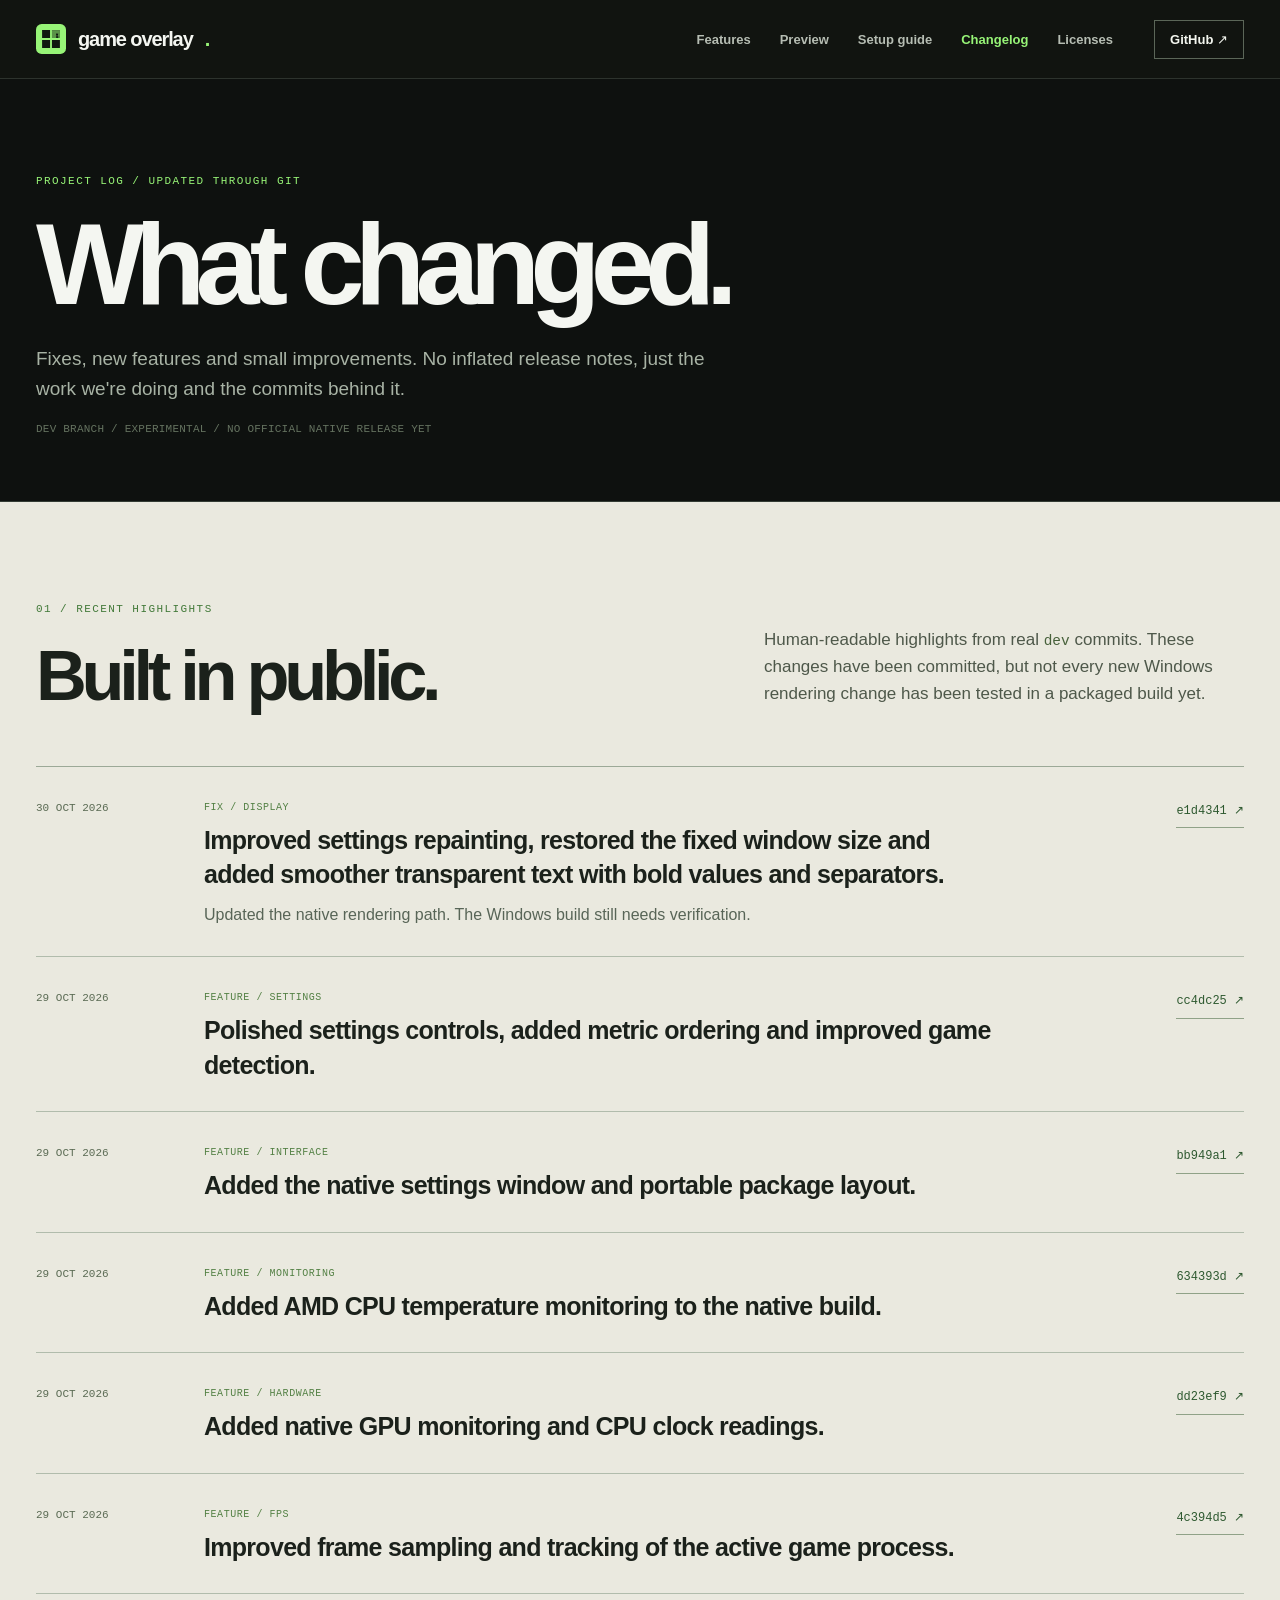
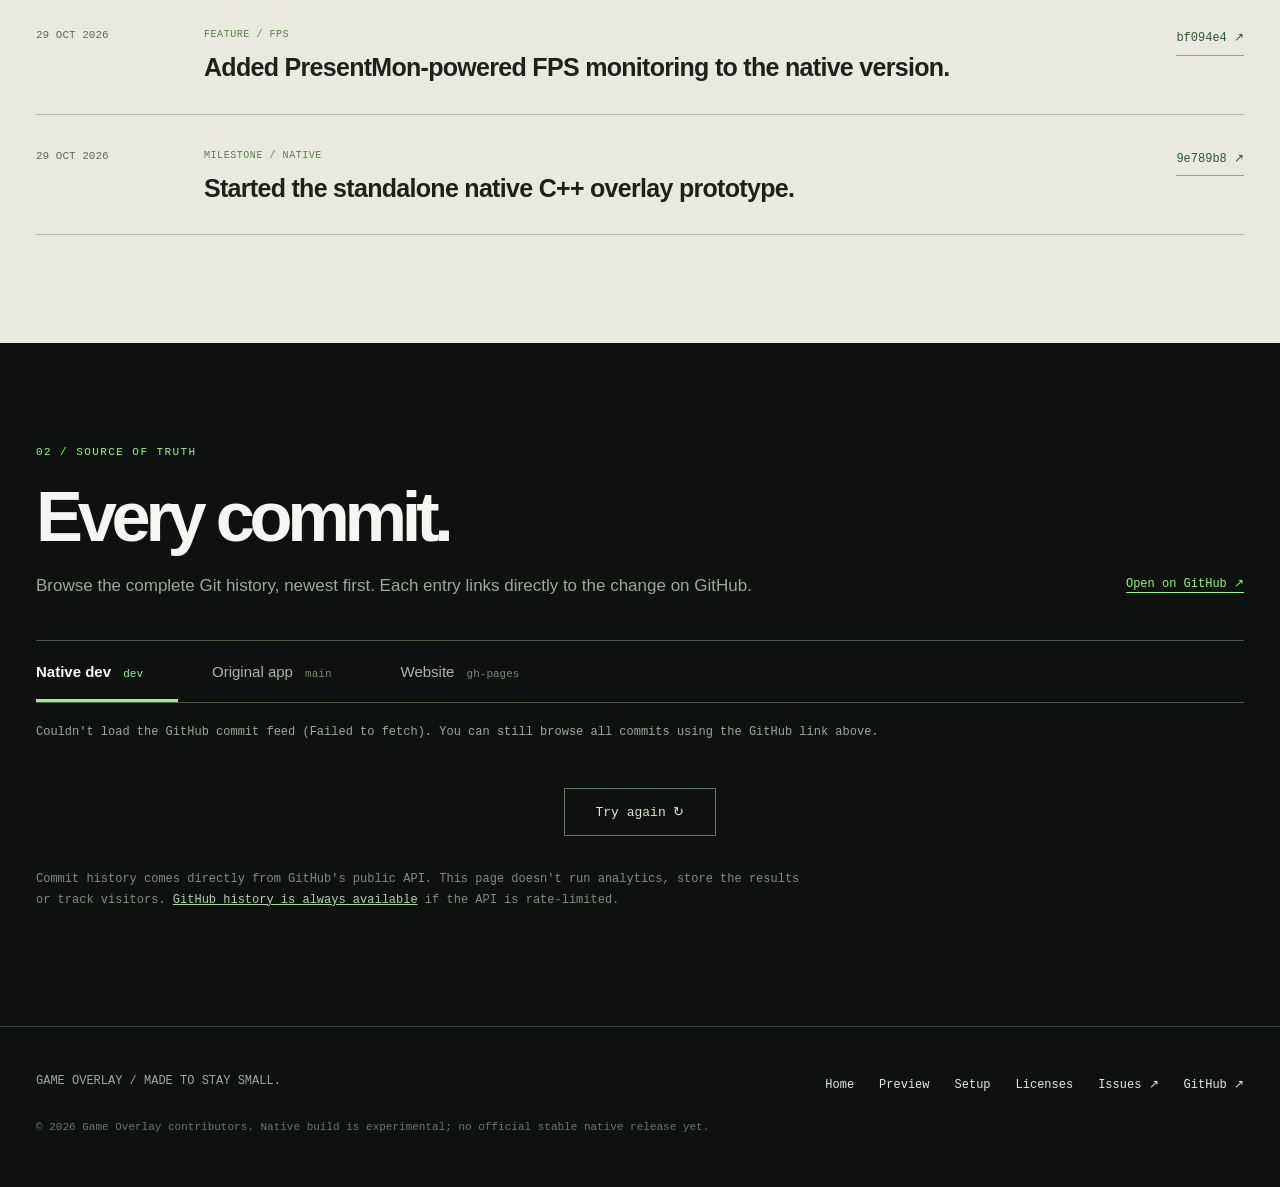
==== docs/changelog/index.html @ 1d9c7317 "feat: add changelog and clean website urls" ====
<!doctype html>
<html lang="en">
<head>
  <meta charset="utf-8">
  <meta name="viewport" content="width=device-width, initial-scale=1">
  <meta name="theme-color" content="#0e110f">
  <meta name="description" content="Game Overlay development changelog. Read the latest changes and browse every GitHub commit from dev, main and the website.">
  <title>Changelog | Game Overlay</title>
  <link rel="canonical" href="https://lsvjdev.github.io/GameOverlay/changelog/">
  <link rel="icon" type="image/svg+xml" href="../favicon.svg">
  <link rel="stylesheet" href="../styles.css">
  <link rel="stylesheet" href="../changelog.css">
  <script defer src="../app.js"></script>
  <script defer src="../changelog.js"></script>
  <meta property="og:site_name" content="Game Overlay">
  <meta property="og:title" content="Game Overlay | Changelog">
  <meta property="og:description" content="Follow native development, fixes and website updates. Every commit links back to its source on GitHub.">
  <meta property="og:type" content="website">
  <meta property="og:url" content="https://lsvjdev.github.io/GameOverlay/changelog/">
  <meta property="og:image" content="https://lsvjdev.github.io/GameOverlay/assets/social-preview.jpg">
  <meta property="og:image:type" content="image/jpeg">
  <meta property="og:image:width" content="1280">
  <meta property="og:image:height" content="640">
  <meta name="twitter:card" content="summary_large_image">
  <meta name="twitter:image" content="https://lsvjdev.github.io/GameOverlay/assets/social-preview.jpg">
</head>
<body>
  <a class="skip-link" href="#main">Skip to content</a>
  <header class="site-header">
    <div class="wrap header-inner">
      <a class="brand" href="../" aria-label="Game Overlay home">
        <img class="brand-logo" src="../favicon.svg" alt="" aria-hidden="true" width="30" height="30">
        game overlay<span style="color:var(--acid)">.</span>
      </a>
      <button class="nav-toggle" aria-label="Open navigation" aria-expanded="false" aria-controls="site-navigation">
        <svg width="20" height="20" viewBox="0 0 20 20" fill="none" aria-hidden="true"><path d="M2 6H18M2 14H18" stroke="currentColor" stroke-width="1.7"/></svg>
      </button>
      <nav class="nav-links" id="site-navigation" aria-label="Main navigation" data-open="false">
        <a href="../#features">Features</a>
        <a href="../preview/">Preview</a>
        <a href="../guide/">Setup guide</a>
        <a href="../changelog/" aria-current="page">Changelog</a>
        <a href="../licenses/">Licenses</a>
        <a class="nav-source" href="https://github.com/lsvjdev/GameOverlay" target="_blank" rel="noopener noreferrer">GitHub ↗</a>
      </nav>
    </div>
  </header>
  <main id="main">
    <section class="internal-hero">
      <div class="wrap">
        <div class="eyebrow">PROJECT LOG / UPDATED THROUGH GIT</div>
        <h1>What changed.</h1>
        <p>Fixes, new features and small improvements. No inflated release notes, just the work we're doing and the commits behind it.</p>
        <div class="tag-list">DEV BRANCH / EXPERIMENTAL / NO OFFICIAL NATIVE RELEASE YET</div>
      </div>
    </section>

    <section class="paper history-highlights" aria-labelledby="highlights-title">
      <div class="wrap">
        <div class="highlights-intro">
          <div>
            <div class="eyebrow">01 / RECENT HIGHLIGHTS</div>
            <h2 class="section-title" id="highlights-title">Built in public.</h2>
          </div>
          <p>Human-readable highlights from real <code>dev</code> commits. These changes have been committed, but not every new Windows rendering change has been tested in a packaged build yet.</p>
        </div>
        <div class="history-list">
          <article class="history-entry">
            <time datetime="2026-10-30">30 OCT 2026</time>
            <div>
              <span class="history-kind">FIX / DISPLAY</span>
              <h3>Improved settings repainting, restored the fixed window size and added smoother transparent text with bold values and separators.</h3>
              <p>Updated the native rendering path. The Windows build still needs verification.</p>
            </div>
            <a href="https://github.com/lsvjdev/GameOverlay/commit/e1d4341a6fb7a599773eedb145088baf84b8b1ee" target="_blank" rel="noopener noreferrer" aria-label="View commit e1d4341">e1d4341 ↗</a>
          </article>
          <article class="history-entry">
            <time datetime="2026-10-29">29 OCT 2026</time>
            <div>
              <span class="history-kind">FEATURE / SETTINGS</span>
              <h3>Polished settings controls, added metric ordering and improved game detection.</h3>
            </div>
            <a href="https://github.com/lsvjdev/GameOverlay/commit/cc4dc255b714182aef8d401c864d68aca38c090e" target="_blank" rel="noopener noreferrer" aria-label="View commit cc4dc25">cc4dc25 ↗</a>
          </article>
          <article class="history-entry">
            <time datetime="2026-10-29">29 OCT 2026</time>
            <div>
              <span class="history-kind">FEATURE / INTERFACE</span>
              <h3>Added the native settings window and portable package layout.</h3>
            </div>
            <a href="https://github.com/lsvjdev/GameOverlay/commit/bb949a1b6a4df672d4d4d944127b79a1eb7291e8" target="_blank" rel="noopener noreferrer" aria-label="View commit bb949a1">bb949a1 ↗</a>
          </article>
          <article class="history-entry">
            <time datetime="2026-10-29">29 OCT 2026</time>
            <div>
              <span class="history-kind">FEATURE / MONITORING</span>
              <h3>Added AMD CPU temperature monitoring to the native build.</h3>
            </div>
            <a href="https://github.com/lsvjdev/GameOverlay/commit/634393d07dab4b2e97c549ed16a5644d55ccf0af" target="_blank" rel="noopener noreferrer" aria-label="View commit 634393d">634393d ↗</a>
          </article>
          <article class="history-entry">
            <time datetime="2026-10-29">29 OCT 2026</time>
            <div>
              <span class="history-kind">FEATURE / HARDWARE</span>
              <h3>Added native GPU monitoring and CPU clock readings.</h3>
            </div>
            <a href="https://github.com/lsvjdev/GameOverlay/commit/dd23ef9aa53169fe291de0f50c40e941aa4eafd1" target="_blank" rel="noopener noreferrer" aria-label="View commit dd23ef9">dd23ef9 ↗</a>
          </article>
          <article class="history-entry">
            <time datetime="2026-10-29">29 OCT 2026</time>
            <div>
              <span class="history-kind">FEATURE / FPS</span>
              <h3>Improved frame sampling and tracking of the active game process.</h3>
            </div>
            <a href="https://github.com/lsvjdev/GameOverlay/commit/4c394d5f9806eb8da25d2e55bab2cacd6ec9b268" target="_blank" rel="noopener noreferrer" aria-label="View commit 4c394d5">4c394d5 ↗</a>
          </article>
          <article class="history-entry">
            <time datetime="2026-10-29">29 OCT 2026</time>
            <div>
              <span class="history-kind">FEATURE / FPS</span>
              <h3>Added PresentMon-powered FPS monitoring to the native version.</h3>
            </div>
            <a href="https://github.com/lsvjdev/GameOverlay/commit/bf094e43f09fd0f33b2281b815677c9590b26cb9" target="_blank" rel="noopener noreferrer" aria-label="View commit bf094e4">bf094e4 ↗</a>
          </article>
          <article class="history-entry">
            <time datetime="2026-10-29">29 OCT 2026</time>
            <div>
              <span class="history-kind">MILESTONE / NATIVE</span>
              <h3>Started the standalone native C++ overlay prototype.</h3>
            </div>
            <a href="https://github.com/lsvjdev/GameOverlay/commit/9e789b8b2ebda4e3ffda23a9ae45e526930f45be" target="_blank" rel="noopener noreferrer" aria-label="View commit 9e789b8">9e789b8 ↗</a>
          </article>
        </div>
      </div>
    </section>

    <section class="all-history" aria-labelledby="all-history-title" id="commits">
      <div class="wrap">
        <div class="history-head">
          <div>
            <div class="eyebrow">02 / SOURCE OF TRUTH</div>
            <h2 class="section-title" id="all-history-title">Every commit.</h2>
            <p>Browse the complete Git history, newest first. Each entry links directly to the change on GitHub.</p>
          </div>
          <a class="history-external" id="history-external" href="https://github.com/lsvjdev/GameOverlay/commits/dev/">Open on GitHub ↗</a>
        </div>
        <div class="history-tabs" role="group" aria-label="Repository branch">
          <button type="button" data-branch="dev" aria-pressed="true">Native dev <span>dev</span></button>
          <button type="button" data-branch="main" aria-pressed="false">Original app <span>main</span></button>
          <button type="button" data-branch="gh-pages" aria-pressed="false">Website <span>gh-pages</span></button>
        </div>
        <div class="history-status" id="history-status" role="status" aria-live="polite">Loading commit history from GitHub…</div>
        <ol class="commit-list" id="commit-list" aria-label="GitHub commits"></ol>
        <div class="history-load">
          <button id="load-more" type="button" hidden>Load older commits ↓</button>
        </div>
        <p class="history-fineprint">Commit history comes directly from GitHub's public API. This page doesn't run analytics, store the results or track visitors. <a href="https://github.com/lsvjdev/GameOverlay/commits/dev/">GitHub history is always available</a> if the API is rate-limited.</p>
      </div>
    </section>
  </main>
  <footer class="site-footer">
    <div class="wrap">
      <div class="footer-grid">
        <span>GAME OVERLAY / MADE TO STAY SMALL.</span>
        <nav class="footer-links" aria-label="Footer navigation">
          <a href="../">Home</a>
          <a href="../preview/">Preview</a>
          <a href="../guide/">Setup</a>
          <a href="../licenses/">Licenses</a>
          <a href="https://github.com/lsvjdev/GameOverlay/issues">Issues ↗</a>
          <a href="https://github.com/lsvjdev/GameOverlay">GitHub ↗</a>
        </nav>
      </div>
      <p class="footer-note">© 2026 Game Overlay contributors. Native build is experimental; no official stable native release yet.</p>
    </div>
  </footer>
</body>
</html>
---- docs/styles.css ----
:root {
  color-scheme: dark;
  --ink: #0e110f;
  --panel: #191d1a;
  --line: #323830;
  --muted: #a3aa9d;
  --paper: #eae9df;
  --paper-ink: #1b211b;
  --acid: #97f477;
  --soft-acid: #c2ff95;
  --mono: "SFMono-Regular", Consolas, "Liberation Mono", monospace;
  --sans: "Segoe UI Variable", "Segoe UI", Arial, sans-serif;
}

*, *::before, *::after { box-sizing: border-box; }
html { scroll-behavior: smooth; scroll-padding-top: 100px; }
body {
  margin: 0; background: var(--ink); color: #f4f6f1;
  font-family: var(--sans); font-size: 16px; -webkit-font-smoothing: antialiased;
}
button, a { -webkit-tap-highlight-color: transparent; }
button { font: inherit; }
a { color: inherit; }
a:focus-visible, button:focus-visible { outline: 2px solid var(--acid); outline-offset: 5px; }
::selection { background: var(--acid); color: var(--ink); }
.wrap { width: min(100% - 72px, 1380px); margin-inline: auto; }
.mono, .eyebrow, .small-tag, .section-index, .footnote, .hero-meta, .mini-key, .top-status, .version, .technical, .data-label, .demo-caption, .site-footer, .tag-list { font-family: var(--mono); }
.skip-link {
  position: absolute; top: -80px; left: 20px; padding: 12px 18px;
  background: var(--acid); color: var(--ink); z-index: 200;
}
.skip-link:focus { top: 10px; }
.site-header {
  position: relative; z-index: 100; background: #111410; border-bottom: 1px solid #2d332d;
}
.site-header .header-inner {
  height: 78px; display: flex; align-items: center; gap: 35px;
}
.brand { display: inline-flex; align-items: center; text-decoration: none; gap: 12px; font-size: 20px; font-weight: 740; letter-spacing: -.055em; white-space: nowrap; }
.brand-logo { display: block; width: 30px; height: 30px; flex: 0 0 30px; }
.nav-links { display: flex; align-items: center; gap: 29px; margin-left: auto; }
.nav-links a { color: #b6bdb3; font-size: 13px; font-weight: 550; text-decoration: none; transition: color .18s; }
.nav-links a:hover, .nav-links a[aria-current="page"] { color: var(--acid); }
.nav-links .nav-source { border: 1px solid #5b6658; color: #f3f6ef; padding: 11px 15px; margin-left: 12px; }
.nav-links .nav-source:hover { background: var(--acid); color: var(--ink); border-color: var(--acid); }
.nav-toggle { display: none; color: #fff; background: none; border: 1px solid #62695e; width: 42px; height: 42px; cursor: pointer; margin-left: auto; }
.nav-toggle svg { vertical-align: middle; }
.top-status {
  border-bottom: 1px solid #292f29; color: #b8c2b3; background: #141814;
  font-size: 11px; letter-spacing: .06em;
}
.top-status .wrap { display: flex; justify-content: space-between; gap: 16px; padding-block: 11px; }
.status-dot { display: inline-block; width: 7px; height: 7px; border-radius: 50%; background: var(--acid); margin-right: 8px; }
.top-status a { text-decoration: none; color: #d4e3cd; border-bottom: 1px solid #697866; }
.hero { overflow: hidden; border-bottom: 1px solid #353e33; }
.hero-main {
  display: grid; grid-template-columns: minmax(0, 1.05fr) minmax(0, .95fr);
  min-height: 675px; align-items: center; gap: 56px; padding-block: 88px 94px;
}
.eyebrow { text-transform: uppercase; color: var(--acid); letter-spacing: .13em; font-size: 11px; line-height: 1.8; }
.hero h1 {
  font-size: clamp(67px, 7.9vw, 140px); font-weight: 680;
  letter-spacing: -.09em; line-height: .95; margin: 30px 0 27px;
}
.hero h1 .line { display: block; }
.hero h1 .acid { color: var(--acid); }
.hero-description { max-width: 525px; color: #aeb7ae; font-size: clamp(17px, 1.6vw, 20px); line-height: 1.65; letter-spacing: -.016em; }
.hero-actions { display: flex; gap: 12px; flex-wrap: wrap; margin-top: 31px; }
.action {
  text-decoration: none; font-size: 14px; font-weight: 680; letter-spacing: -.01em;
  min-height: 48px; padding: 14px 20px; display: inline-flex; align-items: center; gap: 28px;
  transition: transform .18s, background .18s, border-color .18s; border: 1px solid transparent;
}
.action:hover { transform: translateY(-2px); }
.action-primary { color: #0b130b; background: var(--acid); }
.action-primary:hover { background: var(--soft-acid); }
.action-outline { color: #f3f5f1; border-color: #515a4e; }
.action-outline:hover { border-color: var(--acid); }
.hero-meta { display: flex; gap: 20px; flex-wrap: wrap; color: #7e8a7c; font-size: 11px; margin-top: 38px; }
.hero-meta span::before { content: "/"; color: var(--acid); padding-right: 10px; }
.hero-visual { min-width: 0; align-self: stretch; display: flex; align-items: center; }
.instrument {
  width: 100%; border: 1px solid #3d493d; background: #151915;
  box-shadow: 20px 20px 0 #1b231b; transform: translate(-10px,-5px);
}
.instrument-top { height: 45px; display: flex; align-items: center; padding-inline: 20px; border-bottom: 1px solid #374037; justify-content: space-between; }
.instrument-top .mono { font-size: 10px; color: #abb4a9; }
.instrument-top .right { color: var(--acid); }
.instrument-viewport { position: relative; height: 350px; overflow: hidden; background: #232923; }
.instrument-viewport::before {
  content: ""; position: absolute; inset: 0; opacity: .5;
  background-image: linear-gradient(#424e42 1px, transparent 1px), linear-gradient(90deg, #424e42 1px, transparent 1px);
  background-size: 37px 37px;
}
.instrument-viewport::after {
  content: "GAME VIEW  /  SIMULATED";
  position: absolute; bottom: 18px; right: 16px; font: 10px var(--mono);
  letter-spacing: .06em; color: #8e9a8a;
}
.abstract-landscape { position: absolute; inset: 0; overflow: hidden; pointer-events: none; }
.land-block { position: absolute; bottom: -30px; background: #394339; border: 1px solid #465446; transform: skew(-8deg); }
.land-block.one { width: 22%; height: 60%; left: 5%; }
.land-block.two { width: 19%; height: 84%; left: 31%; background: #303b32; }
.land-block.three { width: 25%; height: 48%; right: 7%; background: #344036; }
.land-block.four { width: 14%; height: 28%; right: 30%; background: #435044; }
.land-line { position: absolute; left: -10%; right: -10%; bottom: 44px; border-top: 1px solid #5b715b; transform: rotate(-9deg); }
.hud {
  position: absolute; left: 13px; top: 13px; z-index: 1;
  display: flex; gap: 10px; flex-wrap: wrap; max-width: calc(100% - 26px);
  padding: 7px 8px; background: rgba(12, 15, 12, .91);
  font-family: var(--mono); font-size: 10px; line-height: 1.5;
  border: 1px solid rgba(104, 122, 99, .35);
}
.hud .hud-item { display: inline-flex; white-space: nowrap; gap: 4px; }
.hud .hud-label { color: #b3b9b1; }
.hud .hud-value { color: var(--acid); font-weight: 700; }
.instrument[data-style="clear"] .hud { background: transparent; border-color: transparent; padding: 2px; }
.instrument[data-style="clear"] .hud-label, .instrument[data-style="clear"] .hud-value { color: #fff; text-shadow: none; }
.instrument-foot {
  padding: 16px 20px; display: flex; justify-content: space-between; align-items: center;
  gap: 16px; flex-wrap: wrap;
}
.demo-caption { font-size: 10px; letter-spacing: .04em; color: #a4b09f; }
.mode-switch { display: inline-flex; gap: 4px; background: #242b24; padding: 4px; }
.mode-switch button {
  border: 0; background: none; color: #bbc3b8; font: 11px var(--mono);
  padding: 9px 12px; cursor: pointer;
}
.mode-switch button[aria-pressed="true"] { background: var(--acid); color: #111710; font-weight: 700; }
.hero-bottom { display: grid; grid-template-columns: repeat(3, 1fr); border-top: 1px solid #353e33; }
.hero-bottom div { padding: 20px 0; display: flex; gap: 18px; align-items: baseline; }
.hero-bottom div + div { border-left: 1px solid #353e33; padding-left: 28px; }
.hero-bottom span { font: 11px var(--mono); color: var(--acid); }
.hero-bottom strong { font-size: 13px; font-weight: 500; color: #b3beb2; }
.paper { background: var(--paper); color: var(--paper-ink); }
.paper .eyebrow { color: #427939; }
.section-pad { padding-block: 116px; }
.section-title { font-size: clamp(43px, 5.5vw, 80px); letter-spacing: -.075em; line-height: 1.07; font-weight: 650; margin: 26px 0 0; }
.section-intro { display: grid; grid-template-columns: .8fr 1.2fr; gap: 60px; align-items: start; margin-bottom: 66px; }
.section-intro p { color: #525b50; font-size: 20px; line-height: 1.55; margin: 32px 0 0; max-width: 520px; }
.feature-list { border-top: 1px solid #a6aca0; }
.feature-row {
  display: grid; grid-template-columns: .15fr .8fr 1.15fr; gap: 30px;
  padding: 31px 0; border-bottom: 1px solid #a6aca0; align-items: start;
}
.feature-row .section-index { font-size: 12px; color: #5d7156; margin-top: 7px; }
.feature-row h3 { font-size: clamp(25px, 2.8vw, 38px); font-weight: 620; margin: 0; letter-spacing: -.055em; }
.feature-row p { color: #596257; margin: 3px 0 0; line-height: 1.65; font-size: 16px; max-width: 590px; }
.hardware { background: #111611; color: #e6ebe3; border-top: 1px solid #2f3a2f; }
.hardware-heading { display: grid; grid-template-columns: 1fr 1fr; gap: 50px; padding-bottom: 70px; }
.hardware-heading p { color: #9ca99b; line-height: 1.75; font-size: 17px; margin: 23px 0 0; }
.pipeline { border-top: 1px solid #424d40; }
.pipeline-item {
  display: grid; grid-template-columns: 240px 1fr auto; gap: 40px; align-items: center;
  min-height: 95px; border-bottom: 1px solid #424d40; padding: 22px 0;
}
.pipeline-item strong { font-size: 21px; letter-spacing: -.03em; font-weight: 550; }
.pipeline-item p { margin: 0; line-height: 1.6; color: #a5b0a2; }
.pipeline-item .mini-key { font-size: 11px; color: var(--acid); white-space: nowrap; }
.arch-note { margin-top: 22px; font: 12px/1.7 var(--mono); color: #7e917c; max-width: 800px; }
.terminal {
  background: #192119; border: 1px solid #445343; padding: 27px;
  display: flex; gap: 18px; align-items: flex-start; margin-top: 52px;
}
.terminal .glyph { font: 28px var(--mono); color: var(--acid); line-height: 1; }
.terminal p { margin: 2px 0 0; color: #bac7b6; line-height: 1.65; }
.terminal strong { color: #e9f1e4; }
.start-section { padding: 108px 0; border-top: 1px solid #bdc2b6; }
.start-layout { display: grid; grid-template-columns: 1.1fr .9fr; gap: 60px; align-items: end; }
.start-layout .section-title { max-width: 850px; }
.start-side { padding: 28px 0 0 26px; border-left: 1px solid #acb3a7; }
.start-side p { color: #4e5a4e; line-height: 1.7; margin: 0 0 26px; }
.start-side .action-outline { color: var(--paper-ink); border-color: #748070; }
.start-side .action-outline:hover { border-color: #2d5827; }
.site-footer { border-top: 1px solid #3a4338; padding-block: 43px; color: #9baa98; font-size: 12px; }
.footer-grid { display: flex; gap: 25px; justify-content: space-between; flex-wrap: wrap; align-items: center; }
.site-footer a { color: #e1ebdc; text-decoration: none; }
.site-footer a:hover { color: var(--acid); }
.footer-links { display: flex; flex-wrap: wrap; align-items: center; gap: 25px; padding-top: 7px; }
.footer-links a { display: inline-flex; align-items: center; line-height: 1.4; white-space: nowrap; }
.footer-note { margin-top: 28px; color: #677a65; font-size: 11px; }
.internal-hero { padding: 93px 0 66px; border-bottom: 1px solid #343c34; }
.internal-hero h1 { font-size: clamp(64px, 9vw, 120px); line-height: .98; letter-spacing: -.085em; font-weight: 660; margin: 16px 0 23px; }
.internal-hero p { color: #a8b3a5; font-size: 19px; line-height: 1.6; max-width: 700px; }
.doc-layout { display: grid; grid-template-columns: 230px minmax(0, 750px); gap: clamp(50px, 8vw, 135px); padding-block: 70px 110px; }
.doc-aside { align-self: start; position: sticky; top: 24px; border-top: 1px solid #879484; padding-top: 19px; }
.doc-aside span { font: 11px var(--mono); color: #60735c; }
.doc-aside a { display: block; padding: 13px 0; border-bottom: 1px solid #c6cbc0; text-decoration: none; font-size: 14px; color: #364335; }
.doc-aside a:hover { color: #35692e; }
.doc-article h2 { font-size: clamp(29px, 3.3vw, 42px); letter-spacing: -.055em; font-weight: 620; margin: 0 0 20px; }
.doc-article h3 { font-size: 22px; letter-spacing: -.035em; margin: 33px 0 11px; }
.doc-article p, .doc-article li { color: #465045; line-height: 1.75; }
.doc-article p { margin: 0 0 22px; }
.doc-article section { padding: 0 0 50px; margin-bottom: 47px; border-bottom: 1px solid #bec5b9; scroll-margin-top: 30px; }
.doc-article ol, .doc-article ul { padding-left: 22px; }
.doc-article li { padding-left: 7px; margin-bottom: 9px; }
.doc-article a { color: #256225; text-underline-offset: 3px; }
.doc-article a:hover { color: #102a0f; }
.doc-article code, .doc-article kbd {
  font-family: var(--mono); font-size: .86em; background: #d3d7ca;
  border: 1px solid #b8c1b3; padding: 3px 6px; color: #1c351c;
}
.doc-article pre { overflow-x: auto; padding: 23px; background: #171f18; color: #daf4d1; line-height: 1.8; font: 13px var(--mono); }
.doc-article pre code { border: 0; background: none; color: inherit; padding: 0; font-size: inherit; }
.note {
  padding: 21px 24px; background: #d9dfd1; border-left: 3px solid #608d52;
  margin: 25px 0; color: #304330;
}
.note strong { display: block; margin-bottom: 6px; }
.note p { margin: 0; }
.license-entry { display: grid; grid-template-columns: 1fr auto; gap: 14px; padding: 24px 0; border-top: 1px solid #aeb9aa; }
.license-entry h3 { font-size: 24px; margin: 0 0 7px; }
.license-entry .version { color: #496044; font-size: 12px; }
.license-entry p { margin: 10px 0 0; max-width: 600px; }
.license-entry a { align-self: start; white-space: nowrap; }
.tag-list { color: #657360; letter-spacing: .02em; font-size: 11px; text-transform: uppercase; }
.link-arrow { text-decoration: none; border-bottom: 1px solid; }
@media (max-width: 1100px) {
  .wrap { width: min(100% - 48px, 1380px); }
  .hero-main { gap: 28px; }
  .hero h1 { font-size: clamp(65px, 7.7vw, 110px); }
  .pipeline-item { grid-template-columns: 190px 1fr; gap: 15px; }
  .pipeline-item .mini-key { grid-column: 1 / -1; }
}
@media (max-width: 780px) {
  html { scroll-padding-top: 72px; }
  .wrap { width: min(100% - 36px, 1380px); }
  .site-header .header-inner { height: 70px; }
  .nav-toggle { display: block; }
  .nav-links {
    display: none; position: absolute; top: 70px; left: 0; right: 0;
    padding: 20px 18px 25px; background: #111410; border-bottom: 1px solid var(--line);
    margin: 0; flex-direction: column; align-items: stretch; gap: 0;
  }
  .nav-links[data-open="true"] { display: flex; }
  .nav-links a { padding: 13px 7px; font-size: 16px; }
  .nav-links .nav-source { margin: 10px 0 0; text-align: center; }
  .top-status .wrap { font-size: 10px; }
  .top-status .tagline { display: none; }
  .hero-main { grid-template-columns: 1fr; padding-block: 65px 80px; min-height: auto; gap: 75px; }
  .hero h1 { font-size: clamp(62px, 12vw, 96px); }
  .hero-visual { max-width: 650px; width: 100%; margin-inline: auto; }
  .instrument { transform: none; box-shadow: 10px 10px 0 #1b231b; }
  .hero-bottom { grid-template-columns: 1fr; }
  .hero-bottom div, .hero-bottom div + div { border-left: 0; padding: 14px 0; border-bottom: 1px solid #353e33; }
  .section-pad { padding-block: 80px; }
  .section-intro, .hardware-heading, .start-layout { grid-template-columns: 1fr; gap: 15px; }
  .section-intro { margin-bottom: 50px; }
  .section-intro p { margin-top: 0; }
  .feature-row { grid-template-columns: 50px 1fr; }
  .feature-row p { grid-column: 2; }
  .doc-layout { grid-template-columns: 1fr; gap: 35px; }
  .doc-aside { position: static; }
  .doc-aside a { display: inline-block; margin-right: 18px; }
  .start-side { padding: 18px 0 0; border: 0; }
}
@media (max-width: 480px) {
  .hero h1 { font-size: clamp(55px, 14vw, 76px); }
  .instrument-top { padding-inline: 13px; }
  .instrument-viewport { height: 280px; }
  .hud { gap: 6px; font-size: 9px; }
  .mode-switch { width: 100%; }
  .mode-switch button { flex: 1; }
  .hero-meta { gap: 9px; }
  .hero-description { font-size: 17px; }
  .feature-row { grid-template-columns: 32px 1fr; gap: 16px; }
  .pipeline-item { grid-template-columns: 1fr; }
  .pipeline-item .mini-key { grid-column: auto; }
  .start-section { padding-block: 80px; }
  .license-entry { grid-template-columns: 1fr; }
  .footer-grid { align-items: start; }
}
@media (prefers-reduced-motion: reduce) {
  *, *::before, *::after { scroll-behavior: auto !important; transition-duration: .01ms !important; }
}

/* Preserve the user's real game screenshot in the homepage preview. */
.instrument-viewport::before { display: none; }
.instrument-viewport::after { color: #dde0d7; text-shadow: 0 1px 3px #111; }

/* Transparent preview uses smooth white text, separated readings. */
.instrument[data-style="clear"] .hud { font-family: "Segoe UI", Arial, sans-serif; font-size: 11px; -webkit-font-smoothing: antialiased; gap: 7px; }
.instrument[data-style="clear"] .hud-item + .hud-item::before { content: "|"; color: #e0e2e3; font-weight: 400; padding-right: 9px; }
.instrument[data-style="clear"] .hud-value { font-weight: 750; }
@media (min-width: 781px) and (max-width: 970px) {
  .nav-toggle { display: block; }
  .nav-links { display: none; position: absolute; top: 78px; left: 0; right: 0; padding: 20px 24px 25px; background: #111410; border-bottom: 1px solid var(--line); margin: 0; flex-direction: column; align-items: stretch; gap: 0; }
  .nav-links[data-open="true"] { display: flex; }
  .nav-links a { padding: 13px 7px; font-size: 16px; }
  .nav-links .nav-source { margin: 10px 0 0; text-align: center; }
}
---- docs/changelog.css ----
.history-highlights { padding-block: 98px 108px; }
.highlights-intro { display: grid; grid-template-columns: 1fr minmax(300px, 480px); gap: 50px; align-items: end; margin-bottom: 52px; }
.highlights-intro .section-title { margin-top: 18px; }
.highlights-intro p { margin: 0 0 6px; color: #4e584a; font-size: 17px; line-height: 1.6; }
.highlights-intro code { font: .85em var(--mono); color: #47613b; }
.history-list { border-top: 1px solid #9ca997; }
.history-entry { display: grid; grid-template-columns: 140px minmax(0, 1fr) 106px; gap: 28px; align-items: start; padding: 29px 0; border-bottom: 1px solid #b1bcac; }
.history-entry time { color: #5b6b54; font: 11px/1.6 var(--mono); padding-top: 4px; }
.history-entry h3 { margin: 8px 0 0; font-weight: 580; font-size: clamp(19px, 2.2vw, 25px); line-height: 1.38; letter-spacing: -.028em; max-width: 790px; }
.history-entry p { margin: 10px 0 0; line-height: 1.6; color: #586557; }
.history-kind { font: 10px/1.5 var(--mono); letter-spacing: .055em; color: #538044; }
.history-entry > a { justify-self: end; padding: 7px 0; color: #2e5930; font: 12px/1.45 var(--mono); text-decoration: none; white-space: nowrap; border-bottom: 1px solid #90a288; }
.history-entry > a:hover { color: #122f0f; border-color: #122f0f; }
.all-history { padding: 100px 0 115px; }
.history-head { display: grid; grid-template-columns: 1fr auto; gap: 20px; align-items: end; margin-bottom: 40px; }
.history-head .section-title { margin-top: 16px; }
.history-head p { color: #9ba997; margin: 18px 0 0; font-size: 17px; line-height: 1.65; }
.history-external { font: 12px var(--mono); color: var(--acid); text-underline-offset: 5px; margin-bottom: 9px; }
.history-tabs { display: flex; border-top: 1px solid #495648; border-bottom: 1px solid #495648; }
.history-tabs button { appearance: none; cursor: pointer; border: 0; border-bottom: 3px solid transparent; color: #a9b6a5; background: transparent; font-size: 15px; text-align: left; padding: 22px 35px 19px 0; margin-right: 34px; }
.history-tabs button span { display: inline-block; padding-left: 8px; font: 11px var(--mono); color: #778b72; }
.history-tabs button[aria-pressed="true"] { color: #f6fbf3; border-color: var(--acid); font-weight: 650; }
.history-tabs button[aria-pressed="true"] span { color: var(--acid); }
.history-tabs button:hover { color: #eff9e8; }
.history-status { padding: 20px 0; font: 12px/1.6 var(--mono); color: #9aa997; }
.commit-list { margin: 0; padding: 0; list-style: none; border-top: 1px solid #283629; }
.commit-list:empty { border: 0; }
.commit-list li { display: grid; grid-template-columns: 120px minmax(0, 1fr) 110px; align-items: baseline; gap: 22px; padding: 19px 0; border-bottom: 1px solid #2e3b2e; }
.commit-list time { color: #7f987b; font: 11px var(--mono); }
.commit-title { font-size: 15px; line-height: 1.55; color: #e1e8dd; overflow-wrap: anywhere; }
.commit-title span { display: inline-block; color: #8bba85; font: 11px var(--mono); min-width: 52px; }
.commit-list a { color: var(--acid); font: 12px var(--mono); justify-self: end; text-decoration: none; border-bottom: 1px solid #536e4f; padding-bottom: 3px; }
.commit-list a:hover { border-color: var(--acid); }
.history-load { text-align: center; padding: 25px 0 8px; }
.history-load button { cursor: pointer; background: transparent; border: 1px solid #657b61; color: #d6e8d0; padding: 15px 30px; font: 13px var(--mono); }
.history-load button:not(:disabled):hover { background: var(--acid); border-color: var(--acid); color: #121812; }
.history-load button:disabled { opacity: .45; cursor: wait; }
.history-load button[hidden] { display: none; }
.history-fineprint { margin: 25px 0 0; color: #7c9179; max-width: 770px; font: 12px/1.75 var(--mono); }
.history-fineprint a { color: #b0d4a7; }
@media(max-width: 850px) {
  .highlights-intro { grid-template-columns: 1fr; gap: 18px; }
  .history-entry { grid-template-columns: 120px minmax(0,1fr); gap: 15px; }
  .history-entry > a { grid-column: 2; justify-self: start; }
}
@media(max-width: 580px) {
  .history-highlights { padding-block: 65px 80px; }
  .all-history { padding-block: 72px; }
  .history-entry { grid-template-columns: 1fr; gap: 10px; }
  .history-entry > a { grid-column: 1; }
  .history-head { grid-template-columns: 1fr; gap: 18px; }
  .history-tabs { flex-wrap: wrap; }
  .history-tabs button { flex: 1 1 100%; width: 100%; margin-right: 0; border-bottom-width: 2px; padding: 14px 0; }
  .commit-list li { grid-template-columns: 1fr auto; gap: 8px; }
  .commit-list time { grid-column: 1 / -1; }
  .commit-list a { grid-column: 2; grid-row: 2; }
}
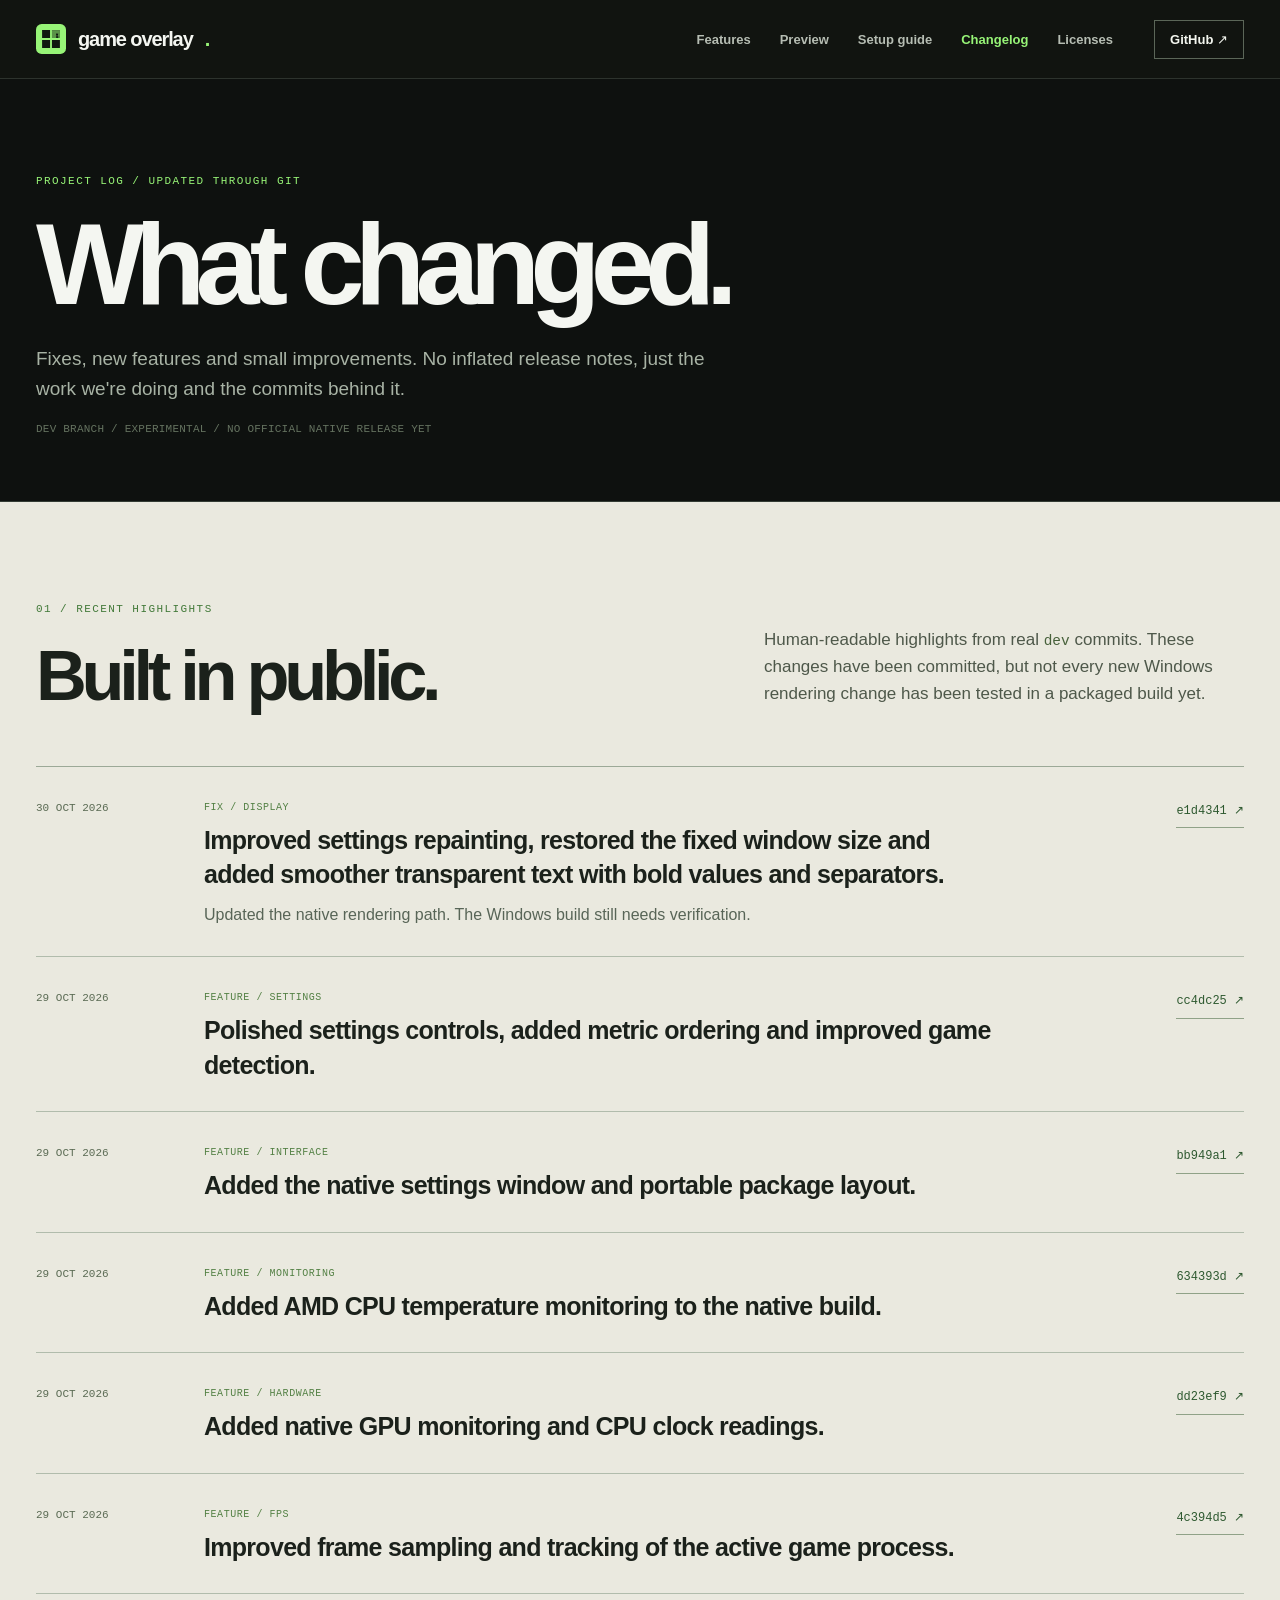
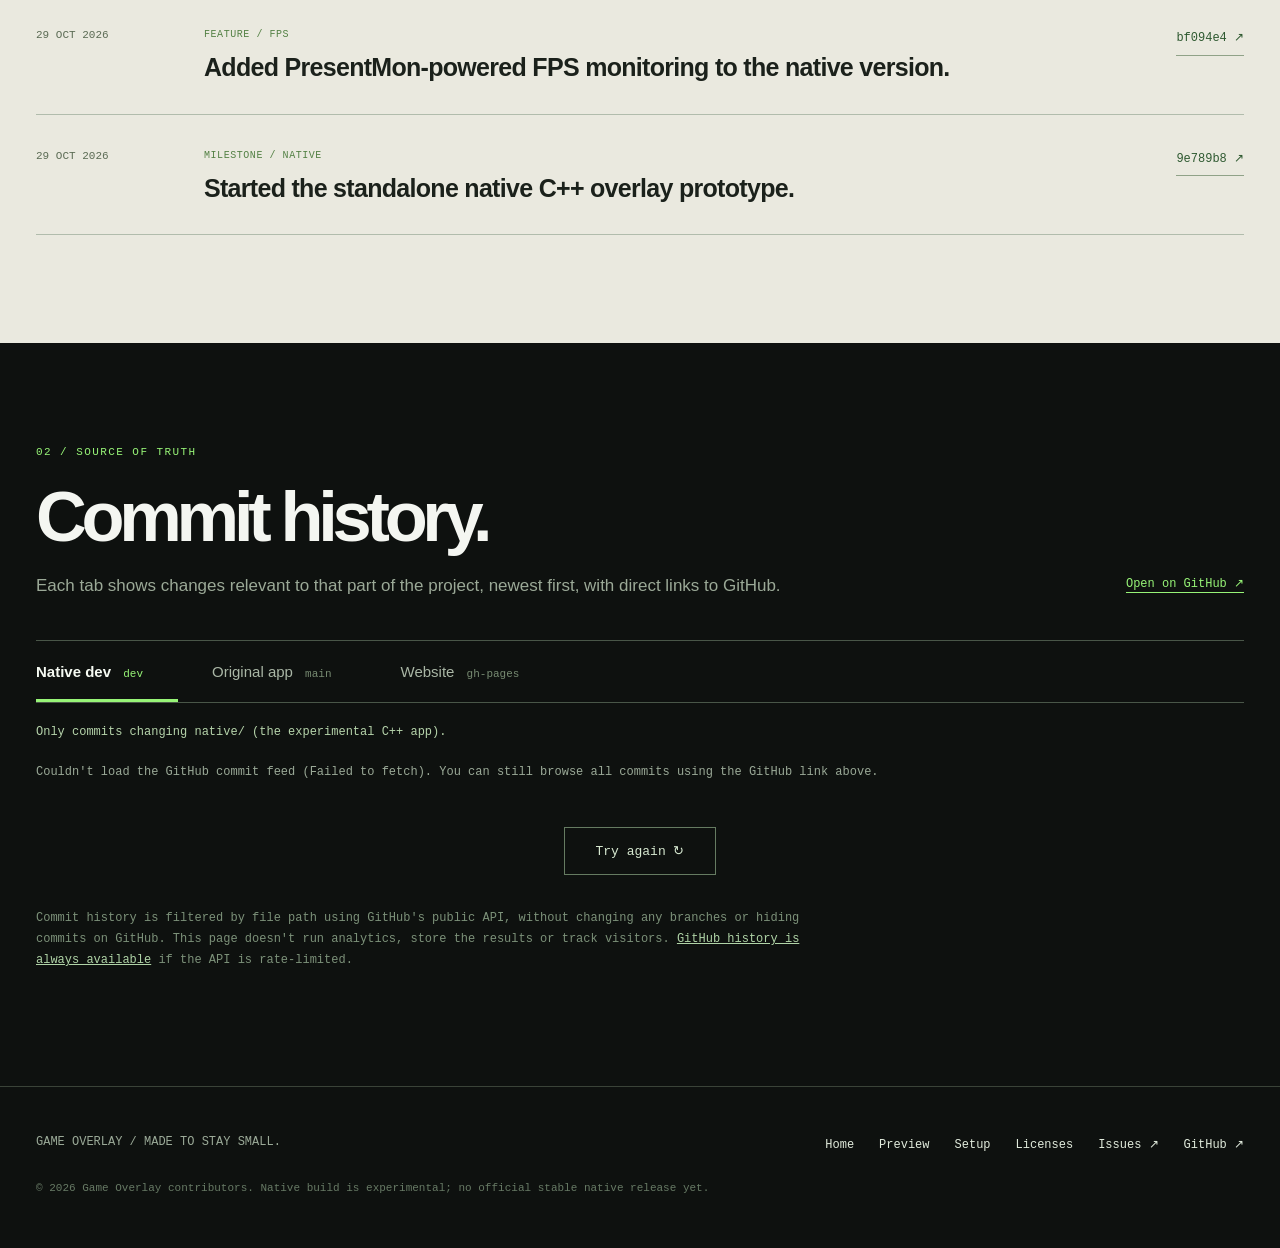
==== commit e5039cb3: "fix: filter changelog commits by project area" ====
--- a/docs/changelog/index.html
+++ b/docs/changelog/index.html
@@ -4,7 +4,7 @@
   <meta charset="utf-8">
   <meta name="viewport" content="width=device-width, initial-scale=1">
   <meta name="theme-color" content="#0e110f">
-  <meta name="description" content="Game Overlay development changelog. Read the latest changes and browse every GitHub commit from dev, main and the website.">
+  <meta name="description" content="Game Overlay development changelog. Read project highlights and browse relevant commits for the native app, original app, and website.">
   <title>Changelog | Game Overlay</title>
   <link rel="canonical" href="https://lsvjdev.github.io/GameOverlay/changelog/">
   <link rel="icon" type="image/svg+xml" href="../favicon.svg">
@@ -139,8 +139,8 @@
         <div class="history-head">
           <div>
             <div class="eyebrow">02 / SOURCE OF TRUTH</div>
-            <h2 class="section-title" id="all-history-title">Every commit.</h2>
-            <p>Browse the complete Git history, newest first. Each entry links directly to the change on GitHub.</p>
+            <h2 class="section-title" id="all-history-title">Commit history.</h2>
+            <p>Each tab shows changes relevant to that part of the project, newest first, with direct links to GitHub.</p>
           </div>
           <a class="history-external" id="history-external" href="https://github.com/lsvjdev/GameOverlay/commits/dev/">Open on GitHub ↗</a>
         </div>
@@ -149,12 +149,13 @@
           <button type="button" data-branch="main" aria-pressed="false">Original app <span>main</span></button>
           <button type="button" data-branch="gh-pages" aria-pressed="false">Website <span>gh-pages</span></button>
         </div>
+        <p class="history-scope" id="history-scope">Only commits changing native/ (the experimental C++ app).</p>
         <div class="history-status" id="history-status" role="status" aria-live="polite">Loading commit history from GitHub…</div>
         <ol class="commit-list" id="commit-list" aria-label="GitHub commits"></ol>
         <div class="history-load">
           <button id="load-more" type="button" hidden>Load older commits ↓</button>
         </div>
-        <p class="history-fineprint">Commit history comes directly from GitHub's public API. This page doesn't run analytics, store the results or track visitors. <a href="https://github.com/lsvjdev/GameOverlay/commits/dev/">GitHub history is always available</a> if the API is rate-limited.</p>
+        <p class="history-fineprint">Commit history is filtered by file path using GitHub's public API, without changing any branches or hiding commits on GitHub. This page doesn't run analytics, store the results or track visitors. <a href="https://github.com/lsvjdev/GameOverlay/commits/dev/">GitHub history is always available</a> if the API is rate-limited.</p>
       </div>
     </section>
   </main>
--- a/docs/changelog.css
+++ b/docs/changelog.css
@@ -55,3 +55,5 @@
   .commit-list time { grid-column: 1 / -1; }
   .commit-list a { grid-column: 2; grid-row: 2; }
 }
+
+.history-scope { margin: 20px 0 0; color: #b6d4ab; font: 12px/1.65 var(--mono); }
